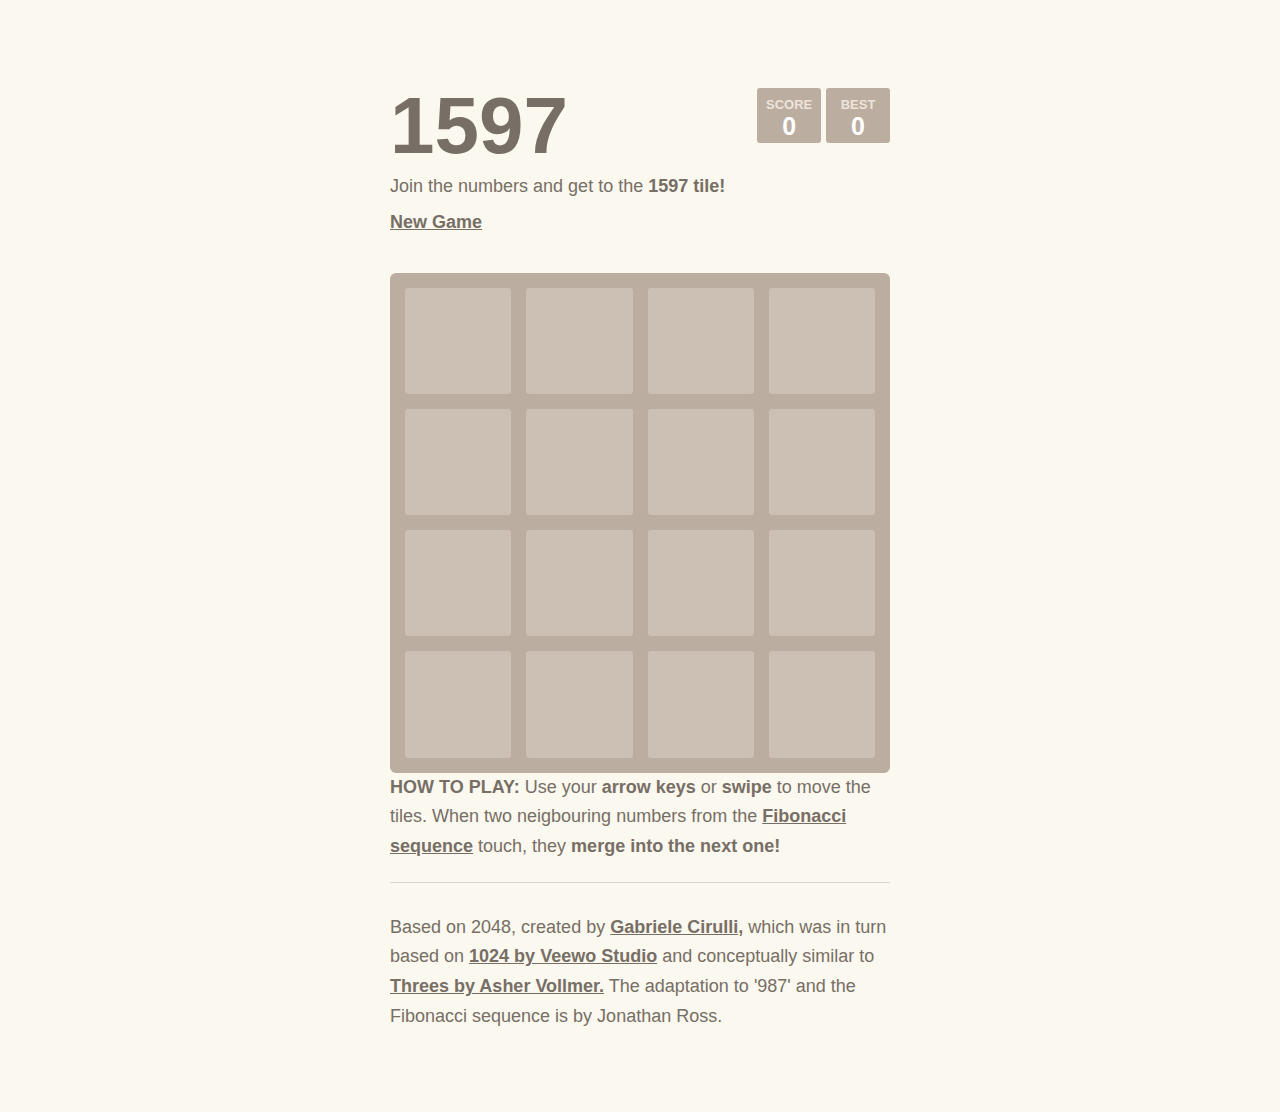
==== 1597.html @ 11d1de59 "Create 1597.html" ====
<!DOCTYPE html>
<html>
<head>
  <meta charset="utf-8">
  <title>1597 - 2048 clone using Fibonacci sequence</title>

  <link href="style/main.css" rel="stylesheet" type="text/css">
  <link href="style/tile1597.css" rel="stylesheet" type="text/css">
  <link rel="shortcut icon" href="favicon.ico">
  <link rel="apple-touch-icon" href="meta/apple-touch-icon.png">
  <meta name="apple-mobile-web-app-capable" content="yes">

  <meta name="HandheldFriendly" content="True">
  <meta name="MobileOptimized" content="320">
  <meta name="viewport" content="width=device-width, target-densitydpi=160dpi, initial-scale=1.0, maximum-scale=1, user-scalable=no, minimal-ui">
  <meta property="og:title" content="1597 game - 2048 with Fibonacci numbers"/>
  <meta property="og:site_name" content="1597 game"/>
  <meta property="og:description" content="Join the Fibonacci numbers and get to the 1597 tile!"/>
  <meta property="og:image" content="http://cozmic72.github.io/987/meta/og_image.png"/>
</head>
<body>
  <div class="container">
    <div class="heading">
      <h1 class="title">1597</h1>
      <div class="scores-container">
        <div class="score-container">0</div>
        <div class="best-container">0</div>
      </div>
    </div>

    <div class="above-game">
      <p class="game-intro">Join the numbers and get to the <strong>1597 tile!</strong></p>
      <a class="restart-button">New Game</a>
    </div>

    <div class="game-container">
      <div class="game-message">
        <p></p>
        <div class="lower">
	        <a class="keep-playing-button">Keep going</a>
          <a class="retry-button">Try again</a>
        </div>
      </div>

      <div class="grid-container">
        <div class="grid-row">
          <div class="grid-cell"></div>
          <div class="grid-cell"></div>
          <div class="grid-cell"></div>
          <div class="grid-cell"></div>
        </div>
        <div class="grid-row">
          <div class="grid-cell"></div>
          <div class="grid-cell"></div>
          <div class="grid-cell"></div>
          <div class="grid-cell"></div>
        </div>
        <div class="grid-row">
          <div class="grid-cell"></div>
          <div class="grid-cell"></div>
          <div class="grid-cell"></div>
          <div class="grid-cell"></div>
        </div>
        <div class="grid-row">
          <div class="grid-cell"></div>
          <div class="grid-cell"></div>
          <div class="grid-cell"></div>
          <div class="grid-cell"></div>
        </div>
      </div>

      <div class="tile-container">

      </div>
    </div>

    <p class="game-explanation">
      <strong class="important">How to play:</strong> Use your <strong>arrow keys</strong> or <strong>swipe</strong> to move the tiles. When two neigbouring numbers from the <a href="http://en.wikipedia.org/wiki/Fibonacci_number">Fibonacci sequence</a> touch, they <strong>merge into the next one!</strong>
    </p>
    <hr>
    <p>Based on 2048, created by <a href="http://gabrielecirulli.com" target="_blank">Gabriele Cirulli,</a> which was in turn based on <a href="https://itunes.apple.com/us/app/1024!/id823499224" target="_blank">1024 by Veewo Studio</a> and conceptually similar to <a href="http://asherv.com/threes/" target="_blank">Threes by Asher Vollmer.</a> The adaptation to '987' and the Fibonacci sequence is by Jonathan Ross. 
    </p>
  </div>

  <script src="js/animframe_polyfill.js"></script>
  <script src="js/keyboard_input_manager.js"></script>
  <script src="js/html_actuator.js"></script>
  <script src="js/grid.js"></script>
  <script src="js/tile.js"></script>
  <script src="js/local_storage_manager.js"></script>
  <script src="js/game_manager.js"></script>
  <script src="js/application.js"></script>
</body>
</html>
---- style/main.css ----
@import url(fonts/clear-sans.css);
html, body {
  margin: 0;
  padding: 0;
  background: #faf8ef;
  color: #776e65;
  font-family: "Clear Sans", "Helvetica Neue", Arial, sans-serif;
  font-size: 18px; }

body {
  margin: 80px 0; }

.heading:after {
  content: "";
  display: block;
  clear: both; }

h1.title {
  font-size: 80px;
  font-weight: bold;
  margin: 0;
  display: block;
  float: left; }

@-webkit-keyframes move-up {
  0% {
    top: 25px;
    opacity: 1; }

  100% {
    top: -50px;
    opacity: 0; } }
@-moz-keyframes move-up {
  0% {
    top: 25px;
    opacity: 1; }

  100% {
    top: -50px;
    opacity: 0; } }
@keyframes move-up {
  0% {
    top: 25px;
    opacity: 1; }

  100% {
    top: -50px;
    opacity: 0; } }
.scores-container {
  float: right;
  text-align: right; }

.score-container, .best-container {
  position: relative;
  display: inline-block;
  background: #bbada0;
  padding: 15px 25px;
  font-size: 25px;
  height: 25px;
  line-height: 47px;
  font-weight: bold;
  border-radius: 3px;
  color: white;
  margin-top: 8px;
  text-align: center; }
  .score-container:after, .best-container:after {
    position: absolute;
    width: 100%;
    top: 10px;
    left: 0;
    text-transform: uppercase;
    font-size: 13px;
    line-height: 13px;
    text-align: center;
    color: #eee4da; }
  .score-container .score-addition, .best-container .score-addition {
    position: absolute;
    right: 30px;
    color: red;
    font-size: 25px;
    line-height: 25px;
    font-weight: bold;
    color: rgba(119, 110, 101, 0.9);
    z-index: 100;
    -webkit-animation: move-up 600ms ease-in;
    -moz-animation: move-up 600ms ease-in;
    animation: move-up 600ms ease-in;
    -webkit-animation-fill-mode: both;
    -moz-animation-fill-mode: both;
    animation-fill-mode: both; }

.score-container:after {
  content: "Score"; }

.best-container:after {
  content: "Best"; }

p {
  margin-top: 0;
  margin-bottom: 10px;
  line-height: 1.65; }

a {
  color: #776e65;
  font-weight: bold;
  text-decoration: underline;
  cursor: pointer; }

strong.important {
  text-transform: uppercase; }

hr {
  border: none;
  border-bottom: 1px solid #d8d4d0;
  margin-top: 20px;
  margin-bottom: 30px; }

.container {
  width: 500px;
  margin: 0 auto; }

@-webkit-keyframes fade-in {
  0% {
    opacity: 0; }

  100% {
    opacity: 1; } }
@-moz-keyframes fade-in {
  0% {
    opacity: 0; }

  100% {
    opacity: 1; } }
@keyframes fade-in {
  0% {
    opacity: 0; }

  100% {
    opacity: 1; } }
.game-container {
  margin-top: 40px;
  position: relative;
  padding: 15px;
  cursor: default;
  -webkit-touch-callout: none;
  -webkit-user-select: none;
  -moz-user-select: none;
  -ms-user-select: none;
  background: #bbada0;
  border-radius: 6px;
  width: 500px;
  height: 500px;
  -ms-touch-action: none;
  -webkit-box-sizing: border-box;
  -moz-box-sizing: border-box;
  box-sizing: border-box; }
  .game-container .game-message {
    display: none;
    position: absolute;
    top: 0;
    right: 0;
    bottom: 0;
    left: 0;
    background: rgba(238, 228, 218, 0.5);
    z-index: 100;
    text-align: center;
    -webkit-animation: fade-in 800ms ease 1200ms;
    -moz-animation: fade-in 800ms ease 1200ms;
    animation: fade-in 800ms ease 1200ms;
    -webkit-animation-fill-mode: both;
    -moz-animation-fill-mode: both;
    animation-fill-mode: both; }
    .game-container .game-message p {
      font-size: 60px;
      font-weight: bold;
      height: 60px;
      line-height: 60px;
      margin-top: 222px; }
    .game-container .game-message .lower {
      display: block;
      margin-top: 59px; }
    .game-container .game-message a {
      display: inline-block;
      background: #8f7a66;
      border-radius: 3px;
      padding: 0 20px;
      text-decoration: none;
      color: #f9f6f2;
      height: 40px;
      line-height: 42px;
      margin-left: 9px; }
      .game-container .game-message a.keep-playing-button {
        display: none; }
    .game-container .game-message.game-won {
      background: rgba(237, 194, 46, 0.5);
      color: #f9f6f2; }
      .game-container .game-message.game-won a.keep-playing-button {
        display: inline-block; }
    .game-container .game-message.game-won, .game-container .game-message.game-over {
      display: block; }

.grid-container {
  position: absolute;
  z-index: 1; }

.grid-row {
  margin-bottom: 15px; }
  .grid-row:last-child {
    margin-bottom: 0; }
  .grid-row:after {
    content: "";
    display: block;
    clear: both; }

.grid-cell {
  width: 106.25px;
  height: 106.25px;
  margin-right: 15px;
  float: left;
  border-radius: 3px;
  background: rgba(238, 228, 218, 0.35); }
  .grid-cell:last-child {
    margin-right: 0; }

.tile-container {
  position: absolute;
  z-index: 2; }

.tile, .tile .tile-inner {
  width: 107px;
  height: 107px;
  line-height: 116.25px; }
.tile.tile-position-1-1 {
  -webkit-transform: translate(0px, 0px);
  -moz-transform: translate(0px, 0px);
  transform: translate(0px, 0px); }
.tile.tile-position-1-2 {
  -webkit-transform: translate(0px, 121px);
  -moz-transform: translate(0px, 121px);
  transform: translate(0px, 121px); }
.tile.tile-position-1-3 {
  -webkit-transform: translate(0px, 242px);
  -moz-transform: translate(0px, 242px);
  transform: translate(0px, 242px); }
.tile.tile-position-1-4 {
  -webkit-transform: translate(0px, 363px);
  -moz-transform: translate(0px, 363px);
  transform: translate(0px, 363px); }
.tile.tile-position-2-1 {
  -webkit-transform: translate(121px, 0px);
  -moz-transform: translate(121px, 0px);
  transform: translate(121px, 0px); }
.tile.tile-position-2-2 {
  -webkit-transform: translate(121px, 121px);
  -moz-transform: translate(121px, 121px);
  transform: translate(121px, 121px); }
.tile.tile-position-2-3 {
  -webkit-transform: translate(121px, 242px);
  -moz-transform: translate(121px, 242px);
  transform: translate(121px, 242px); }
.tile.tile-position-2-4 {
  -webkit-transform: translate(121px, 363px);
  -moz-transform: translate(121px, 363px);
  transform: translate(121px, 363px); }
.tile.tile-position-3-1 {
  -webkit-transform: translate(242px, 0px);
  -moz-transform: translate(242px, 0px);
  transform: translate(242px, 0px); }
.tile.tile-position-3-2 {
  -webkit-transform: translate(242px, 121px);
  -moz-transform: translate(242px, 121px);
  transform: translate(242px, 121px); }
.tile.tile-position-3-3 {
  -webkit-transform: translate(242px, 242px);
  -moz-transform: translate(242px, 242px);
  transform: translate(242px, 242px); }
.tile.tile-position-3-4 {
  -webkit-transform: translate(242px, 363px);
  -moz-transform: translate(242px, 363px);
  transform: translate(242px, 363px); }
.tile.tile-position-4-1 {
  -webkit-transform: translate(363px, 0px);
  -moz-transform: translate(363px, 0px);
  transform: translate(363px, 0px); }
.tile.tile-position-4-2 {
  -webkit-transform: translate(363px, 121px);
  -moz-transform: translate(363px, 121px);
  transform: translate(363px, 121px); }
.tile.tile-position-4-3 {
  -webkit-transform: translate(363px, 242px);
  -moz-transform: translate(363px, 242px);
  transform: translate(363px, 242px); }
.tile.tile-position-4-4 {
  -webkit-transform: translate(363px, 363px);
  -moz-transform: translate(363px, 363px);
  transform: translate(363px, 363px); }

.tile {
  position: absolute;
  -webkit-transition: 100ms ease-in-out;
  -moz-transition: 100ms ease-in-out;
  transition: 100ms ease-in-out;
  -webkit-transition-property: -webkit-transform;
  -moz-transition-property: -moz-transform;
  transition-property: transform; }
  .tile .tile-inner {
    border-radius: 3px;
    background: #eee4da;
    text-align: center;
    font-weight: bold;
    z-index: 10;
    font-size: 55px; }
  .tile.tile-1 .tile-inner {
    background: #eee4da;
    box-shadow: 0 0 30px 10px rgba(243, 215, 116, 0), inset 0 0 0 1px rgba(255, 255, 255, 0); }
  .tile.tile-2 .tile-inner {
    background: #ede0c8;
    box-shadow: 0 0 30px 10px rgba(243, 215, 116, 0), inset 0 0 0 1px rgba(255, 255, 255, 0); }
  .tile.tile-3 .tile-inner {
    background: #ecdcb0;
    box-shadow: 0 0 30px 10px rgba(243, 215, 116, 0), inset 0 0 0 1px rgba(255, 255, 255, 0); }
  .tile.tile-5 .tile-inner {
    color: #f9f6f2;
    background: #f0c189; }
  .tile.tile-8 .tile-inner {
    color: #f9f6f2;
    background: #f2b179; }
  .tile.tile-13 .tile-inner {
    color: #f9f6f2;
    background: #f3a371; }
  .tile.tile-21 .tile-inner {
    color: #f9f6f2;
    background: #f59563; }
  .tile.tile-34 .tile-inner {


@-webkit-keyframes appear {
  0% {
    opacity: 0;
    -webkit-transform: scale(0);
    -moz-transform: scale(0);
    transform: scale(0); }

  100% {
    opacity: 1;
    -webkit-transform: scale(1);
    -moz-transform: scale(1);
    transform: scale(1); } }
@-moz-keyframes appear {
  0% {
    opacity: 0;
    -webkit-transform: scale(0);
    -moz-transform: scale(0);
    transform: scale(0); }

  100% {
    opacity: 1;
    -webkit-transform: scale(1);
    -moz-transform: scale(1);
    transform: scale(1); } }
@keyframes appear {
  0% {
    opacity: 0;
    -webkit-transform: scale(0);
    -moz-transform: scale(0);
    transform: scale(0); }

  100% {
    opacity: 1;
    -webkit-transform: scale(1);
    -moz-transform: scale(1);
    transform: scale(1); } }
.tile-new .tile-inner {
  -webkit-animation: appear 200ms ease 100ms;
  -moz-animation: appear 200ms ease 100ms;
  animation: appear 200ms ease 100ms;
  -webkit-animation-fill-mode: backwards;
  -moz-animation-fill-mode: backwards;
  animation-fill-mode: backwards; }

@-webkit-keyframes pop {
  0% {
    -webkit-transform: scale(0);
    -moz-transform: scale(0);
    transform: scale(0); }

  50% {
    -webkit-transform: scale(1.2);
    -moz-transform: scale(1.2);
    transform: scale(1.2); }

  100% {
    -webkit-transform: scale(1);
    -moz-transform: scale(1);
    transform: scale(1); } }
@-moz-keyframes pop {
  0% {
    -webkit-transform: scale(0);
    -moz-transform: scale(0);
    transform: scale(0); }

  50% {
    -webkit-transform: scale(1.2);
    -moz-transform: scale(1.2);
    transform: scale(1.2); }

  100% {
    -webkit-transform: scale(1);
    -moz-transform: scale(1);
    transform: scale(1); } }
@keyframes pop {
  0% {
    -webkit-transform: scale(0);
    -moz-transform: scale(0);
    transform: scale(0); }

  50% {
    -webkit-transform: scale(1.2);
    -moz-transform: scale(1.2);
    transform: scale(1.2); }

  100% {
    -webkit-transform: scale(1);
    -moz-transform: scale(1);
    transform: scale(1); } }
.tile-merged .tile-inner {
  z-index: 20;
  -webkit-animation: pop 200ms ease 100ms;
  -moz-animation: pop 200ms ease 100ms;
  animation: pop 200ms ease 100ms;
  -webkit-animation-fill-mode: backwards;
  -moz-animation-fill-mode: backwards;
  animation-fill-mode: backwards; }

.above-game:after {
  content: "";
  display: block;
  clear: both; }

.game-intro {
  float: left;
  line-height: 42px;
  margin-bottom: 0; }

.restart-button {
  display: inline-block;
  background: #8f7a66;
  border-radius: 3px;
  padding: 0 20px;
  text-decoration: none;
  color: #f9f6f2;
  height: 40px;
  line-height: 42px;
  display: block;
  text-align: center;
  float: right; }

.game-explanation {
  margin-top: 50px; }

@media screen and (max-width: 520px) {
  html, body {
    font-size: 15px; }

  body {
    margin: 20px 0;
    padding: 0 20px; }

  h1.title {
    font-size: 27px;
    margin-top: 15px; }

  .container {
    width: 280px;
    margin: 0 auto; }

  .score-container, .best-container {
    margin-top: 0;
    padding: 15px 10px;
    min-width: 40px; }

  .heading {
    margin-bottom: 10px; }

  .game-intro {
    width: 55%;
    display: block;
    box-sizing: border-box;
    line-height: 1.65; }

  .restart-button {
    width: 42%;
    padding: 0;
    display: block;
    box-sizing: border-box;
    margin-top: 2px; }

  .game-container {
    margin-top: 17px;
    position: relative;
    padding: 10px;
    cursor: default;
    -webkit-touch-callout: none;
    -webkit-user-select: none;
    -moz-user-select: none;
    -ms-user-select: none;
    background: #bbada0;
    border-radius: 6px;
    width: 280px;
    height: 280px;
    -ms-touch-action: none;
    -webkit-box-sizing: border-box;
    -moz-box-sizing: border-box;
    box-sizing: border-box; }
    .game-container .game-message {
      display: none;
      position: absolute;
      top: 0;
      right: 0;
      bottom: 0;
      left: 0;
      background: rgba(238, 228, 218, 0.5);
      z-index: 100;
      text-align: center;
      -webkit-animation: fade-in 800ms ease 1200ms;
      -moz-animation: fade-in 800ms ease 1200ms;
      animation: fade-in 800ms ease 1200ms;
      -webkit-animation-fill-mode: both;
      -moz-animation-fill-mode: both;
      animation-fill-mode: both; }
      .game-container .game-message p {
        font-size: 60px;
        font-weight: bold;
        height: 60px;
        line-height: 60px;
        margin-top: 222px; }
      .game-container .game-message .lower {
        display: block;
        margin-top: 59px; }
      .game-container .game-message a {
        display: inline-block;
        background: #8f7a66;
        border-radius: 3px;
        padding: 0 20px;
        text-decoration: none;
        color: #f9f6f2;
        height: 40px;
        line-height: 42px;
        margin-left: 9px; }
        .game-container .game-message a.keep-playing-button {
          display: none; }
      .game-container .game-message.game-won {
        background: rgba(237, 194, 46, 0.5);
        color: #f9f6f2; }
        .game-container .game-message.game-won a.keep-playing-button {
          display: inline-block; }
      .game-container .game-message.game-won, .game-container .game-message.game-over {
        display: block; }

  .grid-container {
    position: absolute;
    z-index: 1; }

  .grid-row {
    margin-bottom: 10px; }
    .grid-row:last-child {
      margin-bottom: 0; }
    .grid-row:after {
      content: "";
      display: block;
      clear: both; }

  .grid-cell {
    width: 57.5px;
    height: 57.5px;
    margin-right: 10px;
    float: left;
    border-radius: 3px;
    background: rgba(238, 228, 218, 0.35); }
    .grid-cell:last-child {
      margin-right: 0; }

  .tile-container {
    position: absolute;
    z-index: 2; }

  .tile, .tile .tile-inner {
    width: 58px;
    height: 58px;
    line-height: 67.5px; }
  .tile.tile-position-1-1 {
    -webkit-transform: translate(0px, 0px);
    -moz-transform: translate(0px, 0px);
    transform: translate(0px, 0px); }
  .tile.tile-position-1-2 {
    -webkit-transform: translate(0px, 67px);
    -moz-transform: translate(0px, 67px);
    transform: translate(0px, 67px); }
  .tile.tile-position-1-3 {
    -webkit-transform: translate(0px, 135px);
    -moz-transform: translate(0px, 135px);
    transform: translate(0px, 135px); }
  .tile.tile-position-1-4 {
    -webkit-transform: translate(0px, 202px);
    -moz-transform: translate(0px, 202px);
    transform: translate(0px, 202px); }
  .tile.tile-position-2-1 {
    -webkit-transform: translate(67px, 0px);
    -moz-transform: translate(67px, 0px);
    transform: translate(67px, 0px); }
  .tile.tile-position-2-2 {
    -webkit-transform: translate(67px, 67px);
    -moz-transform: translate(67px, 67px);
    transform: translate(67px, 67px); }
  .tile.tile-position-2-3 {
    -webkit-transform: translate(67px, 135px);
    -moz-transform: translate(67px, 135px);
    transform: translate(67px, 135px); }
  .tile.tile-position-2-4 {
    -webkit-transform: translate(67px, 202px);
    -moz-transform: translate(67px, 202px);
    transform: translate(67px, 202px); }
  .tile.tile-position-3-1 {
    -webkit-transform: translate(135px, 0px);
    -moz-transform: translate(135px, 0px);
    transform: translate(135px, 0px); }
  .tile.tile-position-3-2 {
    -webkit-transform: translate(135px, 67px);
    -moz-transform: translate(135px, 67px);
    transform: translate(135px, 67px); }
  .tile.tile-position-3-3 {
    -webkit-transform: translate(135px, 135px);
    -moz-transform: translate(135px, 135px);
    transform: translate(135px, 135px); }
  .tile.tile-position-3-4 {
    -webkit-transform: translate(135px, 202px);
    -moz-transform: translate(135px, 202px);
    transform: translate(135px, 202px); }
  .tile.tile-position-4-1 {
    -webkit-transform: translate(202px, 0px);
    -moz-transform: translate(202px, 0px);
    transform: translate(202px, 0px); }
  .tile.tile-position-4-2 {
    -webkit-transform: translate(202px, 67px);
    -moz-transform: translate(202px, 67px);
    transform: translate(202px, 67px); }
  .tile.tile-position-4-3 {
    -webkit-transform: translate(202px, 135px);
    -moz-transform: translate(202px, 135px);
    transform: translate(202px, 135px); }
  .tile.tile-position-4-4 {
    -webkit-transform: translate(202px, 202px);
    -moz-transform: translate(202px, 202px);
    transform: translate(202px, 202px); }

  .tile .tile-inner {
    font-size: 35px; }

  .game-message p {
    font-size: 30px !important;
    height: 30px !important;
    line-height: 30px !important;
    margin-top: 90px !important; }
  .game-message .lower {
    margin-top: 30px !important; } }
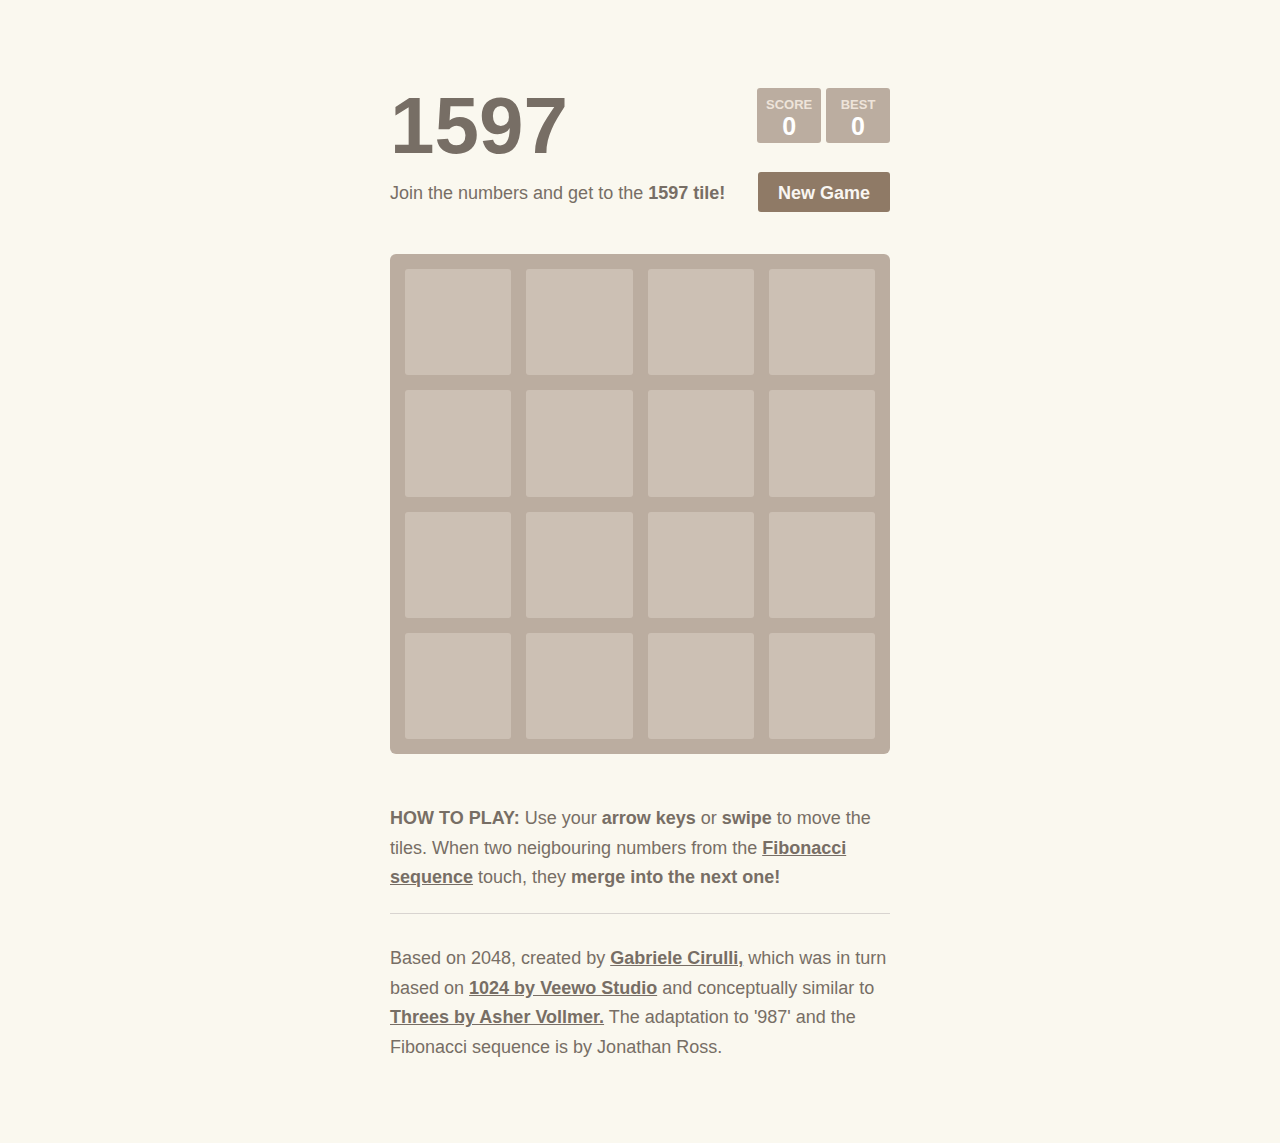
==== commit 6beb96ee: "Update 1597.html" ====
--- a/1597.html
+++ b/1597.html
@@ -88,7 +88,7 @@
   <script src="js/grid.js"></script>
   <script src="js/tile.js"></script>
   <script src="js/local_storage_manager.js"></script>
-  <script src="js/game_manager.js"></script>
+  <script src="js/game_manager_1597.js"></script>
   <script src="js/application.js"></script>
 </body>
 </html>
--- a/style/main.css
+++ b/style/main.css
@@ -310,28 +310,6 @@
     font-weight: bold;
     z-index: 10;
     font-size: 55px; }
-  .tile.tile-1 .tile-inner {
-    background: #eee4da;
-    box-shadow: 0 0 30px 10px rgba(243, 215, 116, 0), inset 0 0 0 1px rgba(255, 255, 255, 0); }
-  .tile.tile-2 .tile-inner {
-    background: #ede0c8;
-    box-shadow: 0 0 30px 10px rgba(243, 215, 116, 0), inset 0 0 0 1px rgba(255, 255, 255, 0); }
-  .tile.tile-3 .tile-inner {
-    background: #ecdcb0;
-    box-shadow: 0 0 30px 10px rgba(243, 215, 116, 0), inset 0 0 0 1px rgba(255, 255, 255, 0); }
-  .tile.tile-5 .tile-inner {
-    color: #f9f6f2;
-    background: #f0c189; }
-  .tile.tile-8 .tile-inner {
-    color: #f9f6f2;
-    background: #f2b179; }
-  .tile.tile-13 .tile-inner {
-    color: #f9f6f2;
-    background: #f3a371; }
-  .tile.tile-21 .tile-inner {
-    color: #f9f6f2;
-    background: #f59563; }
-  .tile.tile-34 .tile-inner {
 
 
 @-webkit-keyframes appear {
--- a/style/tile1597.css
+++ b/style/tile1597.css
@@ -0,0 +1,85 @@
+  .tile.tile-1 .tile-inner {
+    background: #eee4da;
+    box-shadow: 0 0 30px 10px rgba(243, 215, 116, 0), inset 0 0 0 1px rgba(255, 255, 255, 0); }
+  .tile.tile-2 .tile-inner {
+    background: #ede0c8;
+    box-shadow: 0 0 30px 10px rgba(243, 215, 116, 0), inset 0 0 0 1px rgba(255, 255, 255, 0); }
+  .tile.tile-3 .tile-inner {
+    background: #ecdcb0;
+    box-shadow: 0 0 30px 10px rgba(243, 215, 116, 0), inset 0 0 0 1px rgba(255, 255, 255, 0); }
+  .tile.tile-5 .tile-inner {
+    color: #f9f6f2;
+    background: #f0c189; }
+  .tile.tile-8 .tile-inner {
+    color: #f9f6f2;
+    background: #f2b179; }
+  .tile.tile-13 .tile-inner {
+    color: #f9f6f2;
+    background: #f3a371; }
+  .tile.tile-21 .tile-inner {
+    color: #f9f6f2;
+    background: #f59563; }
+  .tile.tile-34 .tile-inner {
+    color: #f9f6f2;
+    background: #f68461; }
+  .tile.tile-55 .tile-inner {
+    color: #f9f6f2;
+    background: #f67c5f; }
+  .tile.tile-89 .tile-inner {
+    color: #f9f6f2;
+    background: #f65e3b; }
+  .tile.tile-144 .tile-inner {
+    color: #f9f6f2;
+    background: #edcf72;
+    box-shadow: 0 0 30px 10px rgba(243, 215, 116, 0.17), inset 0 0 0 1px rgba(255, 255, 255, 0.1);
+    font-size: 45px; }
+    @media screen and (max-width: 520px) {
+      .tile.tile-144 .tile-inner {
+        font-size: 25px; } }
+  .tile.tile-233 .tile-inner {
+    color: #f9f6f2;
+    background: #edcd65;
+    box-shadow: 0 0 30px 10px rgba(243, 215, 116, 0.2381), inset 0 0 0 1px rgba(255, 255, 255, 0.14286);
+    font-size: 45px; }
+    @media screen and (max-width: 520px) {
+      .tile.tile-233 .tile-inner {
+        font-size: 25px; } }
+   .tile.tile-377 .tile-inner {
+    color: #f9f6f2;
+    background: #edca57;
+    box-shadow: 0 0 30px 10px rgba(243, 215, 116, 0.31746), inset 0 0 0 1px rgba(255, 255, 255, 0.19048);
+    font-size: 45px; }
+    @media screen and (max-width: 520px) {
+      .tile.tile-233 .tile-inner {
+        font-size: 25px; } }
+  .tile.tile-610 .tile-inner {
+    color: #f9f6f2;
+    background: #edc749;
+    box-shadow: 0 0 30px 10px rgba(243, 215, 116, 0.39683), inset 0 0 0 1px rgba(255, 255, 255, 0.2381);
+    font-size: 45px; }
+    @media screen and (max-width: 520px) {
+      .tile.tile-610 .tile-inner {
+        font-size: 25px; } }
+  .tile.tile-987 .tile-inner {
+    color: #f9f6f2;
+    background: #edc53f;
+    box-shadow: 0 0 30px 10px rgba(243, 215, 116, 0.47619), inset 0 0 0 1px rgba(255, 255, 255, 0.28571);
+    font-size: 45px; }
+    @media screen and (max-width: 520px) {
+      .tile.tile-987 .tile-inner {
+        font-size: 25px; } }
+  .tile.tile-1597 .tile-inner {
+    color: #f9f6f2;
+    background: #edc22e;
+    box-shadow: 0 0 30px 10px rgba(243, 215, 116, 0.55556), inset 0 0 0 1px rgba(255, 255, 255, 0.33333);
+    font-size: 35px; }
+    @media screen and (max-width: 520px) {
+      .tile.tile-1597 .tile-inner {
+        font-size: 17px; } }
+  .tile.tile-super .tile-inner {
+    color: #f9f6f2;
+    background: #3c3a32;
+    font-size: 30px; }
+    @media screen and (max-width: 520px) {
+      .tile.tile-super .tile-inner {
+        font-size: 15px; } }
